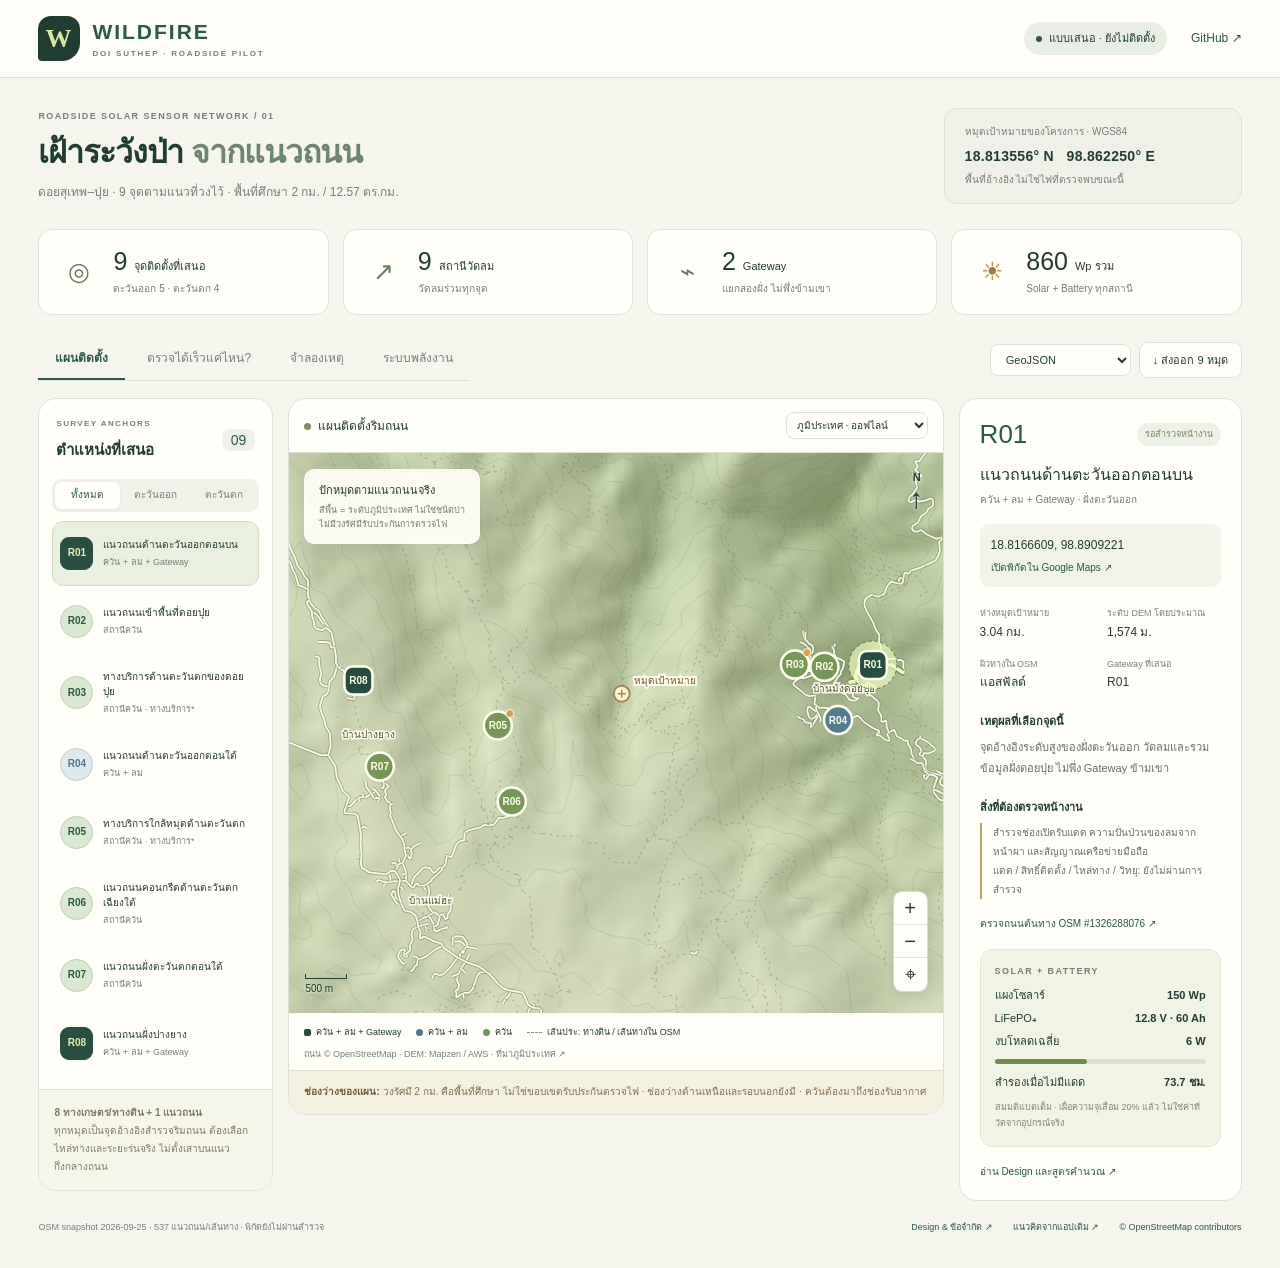
==== planning.html @ eebc5113 "feat: split wildfire into officer simulation and shared wind-time explainer" ====
<!doctype html>
<html lang="th">
<head>
  <meta charset="utf-8">
  <meta name="viewport" content="width=device-width,initial-scale=1">
  <meta name="theme-color" content="#193c32">
  <meta name="description" content="แผนเซนเซอร์ริมถนน 9 จุด รอบดอยสุเทพ–ปุย ใช้ Solar panel + Battery พร้อมแผนที่จริงและสถานการณ์จำลอง">
  <title>Wildfire — เฝ้าระวังป่าจากแนวถนน</title>
  <link rel="stylesheet" href="./styles.css"><link rel="stylesheet" href="./siting.css">
  <link rel="stylesheet" href="./history.css">
</head>
<body>
  <a class="skip" href="#main">ข้ามไปเนื้อหา</a>
  <header class="topbar">
    <a class="brand" href="./index.html" aria-label="Wildfire หน้าแรก"><span class="brand-icon">W</span><span>WILDFIRE<small>DOI SUTHEP · ROADSIDE PILOT</small></span></a>
    <div class="topbar-right"><span class="mode-pill" id="mode-pill"><i></i>แบบเสนอ · ยังไม่ติดตั้ง</span><a href="https://github.com/saratchai1/wildfire" target="_blank" rel="noopener noreferrer" class="repo-link">GitHub ↗</a></div>
  </header>
  <main id="main">
    <section class="intro"><div><p class="eyebrow">ROADSIDE SOLAR SENSOR NETWORK / 01</p><h1>เฝ้าระวังป่า <span>จากแนวถนน</span></h1><p class="intro-copy">ดอยสุเทพ–ปุย · 9 จุดตามแนวที่วงไว้ · พื้นที่ศึกษา 2 กม. / 12.57 ตร.กม.</p></div><div class="target-card"><span class="tiny-label">หมุดเป้าหมายของโครงการ · WGS84</span><strong>18.813556° N &nbsp; 98.862250° E</strong><small>พื้นที่อ้างอิง ไม่ใช่ไฟที่ตรวจพบขณะนี้</small></div></section>
    <section class="metrics" aria-label="สรุปแผนติดตั้ง"><article><span class="metric-icon">◎</span><div><strong>9 <small>จุดติดตั้งที่เสนอ</small></strong><span>ตะวันออก 5 · ตะวันตก 4</span></div></article><article><span class="metric-icon">↗</span><div><strong>9 <small>สถานีวัดลม</small></strong><span>วัดลมร่วมทุกจุด</span></div></article><article><span class="metric-icon">⌁</span><div><strong>2 <small>Gateway</small></strong><span>แยกสองฝั่ง ไม่พึ่งข้ามเขา</span></div></article><article><span class="metric-icon solar">☀</span><div><strong>860 <small>Wp รวม</small></strong><span>Solar + Battery ทุกสถานี</span></div></article></section>
    <nav class="view-nav" aria-label="หน้าหลัก"><div class="tabs"><button class="active" data-view="plan" aria-pressed="true">แผนติดตั้ง</button><button data-view="analysis" aria-pressed="false">ตรวจได้เร็วแค่ไหน?</button><button data-view="demo" aria-pressed="false">จำลองเหตุ</button><button data-view="power" aria-pressed="false">ระบบพลังงาน</button></div><div class="export-group"><label class="sr-only" for="export-format">รูปแบบไฟล์พิกัด</label><select id="export-format"><option value="geojson">GeoJSON</option><option value="kml">KML / Google Earth</option><option value="csv">CSV</option></select><button id="export" class="button-outline">↓ ส่งออก 9 หมุด</button></div></nav>
    <section id="demo-controls" class="demo-controls" hidden aria-label="ควบคุมสถานการณ์จำลอง">
      <div class="demo-notice"><strong>สถานการณ์สังเคราะห์</strong><span>ไม่เชื่อมเซนเซอร์จริง · ไม่ส่งแจ้งเตือนหรือคำสั่งภายนอก</span></div>
      <div class="demo-inputs"><label>ฉากจำลอง<select id="scenario"><option value="smoke">ควัน PM + CO</option><option value="dust">ฝุ่นถนน · PM เพิ่มอย่างเดียว</option><option value="offline">ขาดข้อมูลฝั่งตะวันตก</option></select></label><label>จุดเริ่มฉาก<select id="source"><option value="target">หมุดเป้าหมายกลางป่า</option><option value="R03">ใกล้ R03 · ทดสอบตรวจจับ</option><option value="R05">ใกล้ R05 · ทดสอบตรวจจับ</option></select></label><label>ลมพัดไป <strong id="wind-label">90° · ตะวันออก</strong><input id="wind" type="range" min="0" max="359" value="90"></label><label>ความเร็วลม <strong id="speed-label">2.5 m/s</strong><input id="wind-speed" type="range" min="0" max="8" step="0.5" value="2.5"></label><label>อัตราลามตั้งต้นสมมติ <strong id="ros-label">4 m/min</strong><input id="ros" type="range" min="1" max="15" value="4"></label></div>
      <div class="playback"><button id="play" class="button-dark">▶ เล่นฉาก</button><button id="restart" class="button-outline">เริ่มใหม่</button><label class="timeline-label" for="minute">เวลา <strong id="minute-label">25 นาที</strong></label><input id="minute" type="range" min="0" max="60" value="25"><output id="demo-summary" aria-live="polite"></output></div>
    </section>
    <section id="analysis-controls" class="analysis-controls" hidden aria-label="ประเมินแผนตามทิศลม">
      <div class="analysis-heading"><div><p class="eyebrow">2 KM STUDY AREA · NOT CERTIFIED COVERAGE</p><h2>ควันจะถึงจุดไหน และใช้เวลานานเท่าไร?</h2><p>ทดสอบทั้งวง 12.57 ตร.กม. ไม่ใช่เฉพาะจุดที่ลมพัดเข้าหาเซนเซอร์</p></div><button id="screen-export" class="button-outline">↓ ส่งออกผลและสมมติฐาน</button></div>
      <div class="analysis-warning"><b>นี่คือการคัดกรองทางเดินควัน ไม่ใช่เวลาตรวจไฟที่รับประกัน</b><span>ลมคงที่ · สมมติควันเกิดทันทีและอยู่ระดับช่องรับอากาศ · ยังไม่คิดควันลอยสูง การเจือจาง เรือนยอด และลมตามภูเขา จึงอาจเร็วเกินจริงหรือพลาดเหตุได้</span></div>
      <div class="screen-inputs">
        <label>จุดปล่อยควันสมมติ<select id="screen-source"><option value="center">หมุดกลางภูเขา</option><option value="north">เหนือหมุดกลาง 1.5 กม.</option><option value="south">ใต้หมุดกลาง 1.5 กม.</option><option value="near">ใกล้ E3 ระยะ 100 ม.</option><option value="custom">ตำแหน่งที่ดับเบิลคลิกแผนที่</option></select></label>
        <label>ลมพัดไป <strong id="screen-wind-label"></strong><input id="screen-wind" type="range" min="0" max="359" value="90"></label>
        <label>ความเร็วลม <strong id="screen-speed-label"></strong><input id="screen-speed" type="range" min="0" max="5" step="0.5" value="2"></label>
        <label>ครึ่งมุมแนวควันสมมติ <strong id="screen-angle-label"></strong><input id="screen-angle" type="range" min="5" max="35" step="5" value="20"></label>
        <label>เวลาที่อยากทดสอบ<select id="screen-goal"><option value="5">ภายใน 5 นาที</option><option value="10" selected>ภายใน 10 นาที</option><option value="15">ภายใน 15 นาที</option><option value="30">ภายใน 30 นาที</option></select></label>
        <label>สถานีที่สมมติพร้อมใช้งาน<select id="screen-availability"><option value="all">ครบ 9 จุด</option><option value="east">เฉพาะตะวันออก 5 จุด</option><option value="west">เฉพาะตะวันตก 4 จุด</option><option value="none">ไม่มีจุดพร้อมใช้งาน</option></select></label>
      </div>
      <details class="screen-assumptions"><summary>สมมติฐานเวลา / พื้นที่รับควัน และความหมายของสี</summary><p>เวลา = ระยะตามแนวลม ÷ ความเร็วลม + รออ่านค่า 30 วินาที + ตรวจต่อเนื่อง 60 วินาที + ส่งข้อมูล 30 วินาที รวมส่วนอุปกรณ์ 2 นาที ยังไม่รวมเวลาก่อควันและการยืนยันโดยเจ้าหน้าที่</p><p>ครึ่งความกว้างแนวควัน = 25 ม. + ระยะตามลม × tan(ครึ่งมุม) เป็นรูปทรงทดสอบ ไม่ใช่รัศมีตรวจจับที่ผู้ผลิตรับรอง จุดทดสอบเว้น 250 ม. รวมทุกจุดในวงและ 16 ทิศลม น้ำหนักเท่ากัน ไม่ใช่สถิติลมจริง</p></details>
      <div id="screen-source-summary" class="screen-source-summary" aria-live="polite"></div>
      <div class="screen-legend"><span><i class="swatch green"></i>เข้าแนวควันและทันเวลาที่ตั้ง</span><span><i class="swatch orange"></i>เข้าแนวควัน แต่ช้ากว่าเป้าหมาย</span><span><i class="swatch purple"></i>ไม่เข้าแนวในฉากนี้ / เกิน 60 นาที</span><span><i class="swatch gray"></i>ประเมินไม่ได้</span><label><input id="screen-grid" type="checkbox" checked> แสดงจุดทดลองบนแผนที่ (ไม่ใช่จุดติดตั้ง)</label></div>
    </section>
    <section id="workspace" class="workspace" aria-label="แผนที่และสถานี">
      <aside class="station-rail"><div class="rail-heading"><div><p class="eyebrow">SURVEY ANCHORS</p><h2>ตำแหน่งที่เสนอ</h2></div><span class="count-chip">09</span></div><div class="side-filter" role="group" aria-label="กรองฝั่ง"><button data-side="all" class="active" aria-pressed="true">ทั้งหมด</button><button data-side="E" aria-pressed="false">ตะวันออก</button><button data-side="W" aria-pressed="false">ตะวันตก</button></div><div id="site-list" class="site-list"></div><p class="rail-note"><b>8 ทางเกษตร/ทางดิน + 1 แนวถนน</b><br>ทุกหมุดเป็นจุดอ้างอิงสำรวจริมถนน ต้องเลือกไหล่ทางและระยะร่นจริง ไม่ตั้งเสาบนแนวกึ่งกลางถนน</p></aside>
      <section class="map-panel"><div class="map-toolbar"><div><span class="small-dot"></span><strong id="map-title">แผนติดตั้งริมถนน</strong></div><label><span class="sr-only">แผนที่ฐาน</span><select id="basemap"><option value="terrain">ภูมิประเทศ · ออฟไลน์</option><option value="satellite">ภาพดาวเทียม · ออนไลน์</option><option value="street">ถนน OSM · ออนไลน์</option></select></label></div>
        <div id="map" class="map" tabindex="0" role="region" aria-label="แผนที่เซนเซอร์ ใช้ปุ่มลูกศรเลื่อน ปุ่มบวกและลบซูม หรือเลือกสถานีจากรายการ"><canvas id="terrain-canvas" aria-hidden="true"></canvas><div id="tile-layer" aria-hidden="true"></div><svg id="map-svg" xmlns="http://www.w3.org/2000/svg" aria-label="หมุดสถานีและแนวถนน"></svg><div class="map-caption" id="map-caption"><b>ปักหมุดตามแนวถนนจริง</b><span>ไม่มีวงรัศมีรับประกันการตรวจไฟ</span></div><div class="north" aria-label="ทิศเหนือ">N<span>↑</span></div><div class="map-tools"><button id="zoom-in" aria-label="ซูมเข้า">+</button><button id="zoom-out" aria-label="ซูมออก">−</button><button id="fit" aria-label="แสดงทุกหมุด">⌖</button></div><div class="map-scale"><div id="scale-line"></div><span id="scale-label"></span></div><div id="tile-error" class="tile-error" hidden>ภาพฐานโหลดไม่ได้ · ถนนและภูมิประเทศออฟไลน์ยังใช้งานได้</div></div>
        <div class="map-legend"><span><i class="legend-dot hub"></i>ควัน + ลม + Gateway</span><span><i class="legend-dot weather"></i>ควัน + ลม</span><span><i class="legend-dot"></i>ควัน</span><span><i class="legend-dash"></i>เส้นประ: ทางดิน / เส้นทางใน OSM</span></div><div class="map-attribution" id="map-attribution"></div><div class="coverage-note"><b>ช่องว่างของแผน:</b> วงรัศมี 2 กม. คือพื้นที่ศึกษา ไม่ใช่ขอบเขตรับประกันตรวจไฟ · ช่องว่างด้านเหนือและรอบนอกยังมี · ควันต้องมาถึงช่องรับอากาศ</div>
      </section>
      <aside id="details" class="details" aria-label="รายละเอียดสถานีที่เลือก"></aside>
    </section>
    <section id="power-view" class="power-view" hidden aria-label="คำนวณระบบพลังงาน"><div class="power-heading"><div><p class="eyebrow">ENERGY BUDGET</p><h2>พลังงานพอไหม เมื่อไม่มีแดด?</h2><p>ปรับสมมติฐานทั้งเครือข่าย แล้วดูผลแยกกำลังผลิตกับพลังงานสำรอง</p></div><span class="neutral-pill">ค่าคำนวณ · ไม่ใช่การวัดหน้างาน</span></div><div class="energy-controls"><label>แดดเทียบเท่าเต็มกำลัง <strong id="psh-label">3.0 ชั่วโมง/วัน</strong><input id="psh" type="range" min="0" max="6" step="0.5" value="3"></label><label>พลังงานแดดที่เหลือหลังเงาบัง <strong id="shade-label">100%</strong><input id="shade" type="range" min="0" max="100" step="5" value="100"></label><label>โหลดเทียบงบตั้งต้น <strong id="load-label">1.0 เท่า</strong><input id="load" type="range" min="0.5" max="3" step="0.1" value="1"></label></div><div id="energy-summary" class="energy-summary"></div><div class="table-scroll"><table><thead><tr><th>สถานี / ชุด</th><th>แผง</th><th>แบตเตอรี่</th><th>ใช้ / วัน</th><th>ผลิต / วัน</th><th>สำรองไร้แดด</th><th>ผลตามสมมติฐาน</th></tr></thead><tbody id="power-table"></tbody></table></div><div class="power-notes"><article><h3>เผื่อแบตเตอรี่เสื่อมแล้ว</h3><p>พลังงานใช้ได้ = V × Ah × DoD 80% × ประสิทธิภาพ 90% × ความจุเมื่อเสื่อม 80% เป้าหมายสำรอง ≥72 ชั่วโมง เริ่มจากแบตเต็ม</p></article><article><h3>ริมถนนไม่ได้แปลว่าแดดไม่ถูกบัง</h3><p>ต้องสำรวจเงาต้นไม้และสันเขา โดยเฉพาะช่วงเฝ้าระวังไฟและเดือนที่แดดน้อย ค่า 3 ชั่วโมงเป็นสมมติฐานออกแบบ ไม่ใช่สถิติแดดของแต่ละหมุด</p></article><article><h3>ไม่รวมกล้องในงบนี้</h3><p>ใช้ PM + CO แบบ electrochemical และวงจรกำลังต่ำ ถ้าเพิ่มกล้อง เราเตอร์ หรืออุปกรณ์อื่น ต้องวัดโหลดจริงแล้วคำนวณใหม่</p></article></div></section>
    <section id="analysis-results" class="analysis-results" hidden></section>
    <footer class="footer"><span id="data-status">กำลังอ่านชุดข้อมูลอ้างอิง…</span><div><a href="./docs/DESIGN_V2.md" target="_blank" rel="noopener">Design & ข้อจำกัด ↗</a><a href="./docs/LEGACY_REFERENCE.md" target="_blank" rel="noopener">แนวคิดจากแอปเดิม ↗</a><a href="https://www.openstreetmap.org/copyright" target="_blank" rel="noopener">© OpenStreetMap contributors</a></div></footer>
  </main>
  <div id="toast" class="toast" role="status" hidden></div>
  <noscript><p>กรุณาเปิด JavaScript เพื่อใช้งานแผนที่ ข้อมูลพิกัดยังอ่านได้ใน docs/DESIGN.md</p></noscript>
  <script src="./data/context.js"></script><script src="./data/plan.js"></script><script src="./data/plan-v1-compare.js"></script><script src="./core.js"></script><script src="./siting.js"></script><script src="./app.js"></script><script src="./history.js"></script>
<script src="./siting-ui.js"></script>
</body>
</html>
---- styles.css ----
:root{--bg:#f5f5ee;--paper:#fffef9;--ink:#203d33;--muted:#728078;--line:#dce2d8;--green:#285a47;--lime:#d8e99e;--orange:#bc713b;--blue:#4a7991;--radius:18px}*{box-sizing:border-box}body{margin:0;background:var(--bg);color:var(--ink);font-family:Tahoma,'Leelawadee UI',Thonburi,Arial,sans-serif;font-size:13px;line-height:1.65}button,select,input{font:inherit}button,a,input,select{-webkit-tap-highlight-color:transparent}button{cursor:pointer}button:focus-visible,a:focus-visible,select:focus-visible,input:focus-visible,#map:focus-visible{outline:3px solid #c88936;outline-offset:3px}a{color:var(--green);text-decoration:none}a:hover{text-decoration:underline}button,select{color:var(--ink)}[hidden]{display:none!important}.sr-only{position:absolute;width:1px;height:1px;overflow:hidden;clip:rect(0,0,0,0);white-space:nowrap}.skip{position:absolute;left:16px;top:-80px;background:white;padding:12px;z-index:99}.skip:focus{top:10px}.topbar{height:78px;padding:0 3%;display:flex;justify-content:space-between;align-items:center;border-bottom:1px solid var(--line);background:#fffef9e8}.brand{display:flex;align-items:center;gap:12px;font-size:21px;font-weight:bold;letter-spacing:2px;line-height:1.2}.brand:hover{text-decoration:none}.brand small{display:block;font-size:8px;color:var(--muted);letter-spacing:1.8px;margin-top:5px}.brand-icon{display:grid;place-items:center;background:var(--ink);color:var(--lime);width:42px;height:45px;border-radius:13px 13px 18px 4px;font-size:26px;font-family:Georgia,serif}.topbar-right{display:flex;align-items:center;gap:24px}.mode-pill,.neutral-pill{padding:7px 12px;border-radius:30px;background:#e8eee3;font-size:11px;white-space:nowrap}.mode-pill i{display:inline-block;width:6px;height:6px;border-radius:100%;background:var(--green);margin-right:7px}.mode-pill.demo{background:#fff0dd;color:#975b24}.repo-link{font-size:12px}main{max-width:1720px;padding:30px 3% 14px;margin:auto}.intro{display:flex;justify-content:space-between;align-items:center;gap:22px;margin-bottom:25px}.eyebrow{font-size:9px;letter-spacing:1.4px;color:var(--muted);margin:0 0 7px;font-weight:bold}h1{font-size:clamp(25px,2.5vw,36px);line-height:1.35;letter-spacing:-1px;margin:0;font-weight:600}h1 span{color:#6e8670}.intro-copy{color:var(--muted);margin:9px 0 0;font-size:12px}.target-card{padding:15px 20px;border:1px solid var(--line);border-radius:13px;display:flex;flex-direction:column;gap:4px;min-width:298px;background:#efF0e7}.tiny-label{font-size:10px;color:var(--muted)}.target-card strong{font-size:14px;font-family:Arial,sans-serif;letter-spacing:.3px}.target-card small{font-size:10px;color:var(--muted)}.metrics{display:grid;grid-template-columns:repeat(4,1fr);gap:14px;margin-bottom:24px}.metrics article{display:flex;align-items:center;gap:15px;background:var(--paper);padding:16px 20px;border:1px solid var(--line);border-radius:14px}.metric-icon{font-size:25px;width:39px;text-align:center;color:#657d60}.metric-icon.solar{color:#a57b38}.metrics strong{display:block;font-size:25px;font-weight:500;line-height:1.2;font-family:Arial,Tahoma,sans-serif}.metrics strong small{font-size:11px;font-family:Tahoma,sans-serif;font-weight:normal}.metrics article div>span{font-size:10px;color:var(--muted);display:block;margin-top:5px}.view-nav{display:flex;justify-content:space-between;gap:10px;align-items:center;margin-bottom:17px}.tabs{display:flex;gap:5px;border-bottom:1px solid var(--line)}.tabs button{background:none;border:0;border-bottom:2px solid transparent;padding:10px 17px;font-size:12px;color:var(--muted);border-radius:0}.tabs button.active{border-bottom-color:var(--green);color:var(--green);font-weight:bold}.export-group{display:flex;gap:8px;align-items:center}select{border:1px solid var(--line);border-radius:8px;background:var(--paper);padding:8px 11px;font-size:11px;max-width:100%}.button-outline,.button-dark{padding:8px 13px;border:1px solid var(--line);border-radius:9px;background:var(--paper);font-size:11px}.button-outline:hover{background:#eaf0e2}.button-dark{background:var(--green);color:white;border-color:var(--green)}.workspace{display:grid;grid-template-columns:235px minmax(350px,1fr) 283px;gap:15px;align-items:start}.station-rail,.map-panel,.details{background:var(--paper);border:1px solid var(--line);border-radius:var(--radius);overflow:hidden}.station-rail{padding:18px 13px 0}.rail-heading{display:flex;justify-content:space-between;align-items:center;padding:0 4px}.rail-heading h2{margin:0;font-size:15px}.rail-heading .eyebrow{font-size:8px}.count-chip{background:#edf1e7;color:var(--green);padding:3px 9px;border-radius:8px;font:14px Arial}.side-filter{display:flex;gap:3px;background:#f0f2e9;padding:3px;border-radius:9px;margin:17px 0 9px}.side-filter button{flex:1;border:0;border-radius:7px;padding:5px 4px;font-size:10px;background:none;color:var(--muted)}.side-filter button.active{background:var(--paper);box-shadow:0 1px 4px #193c3212;color:var(--green)}.site-card{display:flex;gap:10px;width:100%;align-items:center;text-align:left;background:none;border:1px solid transparent;border-radius:11px;padding:11px 7px;margin:3px 0;min-height:65px}.site-card:hover{background:#f1f3eb}.site-card.selected{background:#eaf0df;border-color:#d2dfbd}.site-id{display:grid;place-items:center;flex-shrink:0;font-size:10px;font-family:Arial,sans-serif;font-weight:bold;color:var(--green);background:#dce9d2;border:1px solid #bed0b5;border-radius:50%;width:33px;height:33px}.site-id.hub{border-radius:9px;background:#294f43;color:#e1eead;border-color:#294f43}.site-id.weather{background:#e0eaed;color:var(--blue);border-color:#b6ced6}.site-id.suspect{background:#cf773b;color:white;border-color:#9b5125}.site-id.unknown{background:#a0aaa6;color:white;border-color:#85908b}.site-card strong{display:block;font-size:10px;font-weight:normal;line-height:1.5}.site-card small{display:block;font-size:9px;color:var(--muted);margin-top:3px}.conditional-mark{color:#a77030}.rail-note{font-size:10px;line-height:1.8;margin:13px -13px 0;padding:14px 15px;background:#f6f5e9;color:#7c7c60;border-top:1px solid var(--line)}.map-toolbar{display:flex;justify-content:space-between;align-items:center;padding:13px 15px;border-bottom:1px solid var(--line);gap:10px}.map-toolbar strong{font-size:12px;font-weight:normal}.map-toolbar select{font-size:10px;padding:6px}.small-dot{display:inline-block;width:7px;height:7px;border-radius:50%;background:#789063;margin-right:7px}.map{height:560px;position:relative;background:#bac8aa;overflow:hidden;touch-action:none;cursor:grab}.map:active{cursor:grabbing}#terrain-canvas,#tile-layer,#map-svg{position:absolute;inset:0;width:100%;height:100%}#tile-layer{pointer-events:none;overflow:hidden}#tile-layer img{position:absolute;max-width:none}#map-svg{pointer-events:none}#map-svg .station-marker{pointer-events:all;cursor:pointer}.map-caption{position:absolute;top:16px;left:15px;background:#fffef7ed;box-shadow:0 4px 18px #203d3312;padding:11px 14px;border:1px solid #fff9;border-radius:10px;pointer-events:none;max-width:calc(100% - 78px);font-size:11px}.map-caption b{display:block;font-weight:normal}.map-caption span{display:block;font-size:9px;color:#758069;margin-top:3px}.north{position:absolute;right:19px;top:18px;text-align:center;font:bold 11px Arial;color:#1e3c31;text-shadow:0 1px 4px white;pointer-events:none}.north span{display:block;font-size:28px}.map-tools{display:flex;flex-direction:column;position:absolute;bottom:21px;right:15px;border:1px solid #d5dccd;box-shadow:0 2px 12px #23402f26;border-radius:9px;overflow:hidden}.map-tools button{width:33px;height:33px;border:0;border-bottom:1px solid #e0e4d8;background:#fffef8;font:20px Arial}.map-tools button:last-child{border:0}.map-scale{position:absolute;bottom:19px;left:16px;font:10px Arial;color:#163727;text-shadow:0 1px 3px white;pointer-events:none}#scale-line{height:5px;border:1px solid #224234;border-top:0;width:60px}.map-scale span{display:block;margin-top:4px}.map-legend{display:flex;flex-wrap:wrap;gap:7px 15px;padding:12px 15px 7px;font-size:9px}.map-legend span{display:flex;align-items:center;gap:5px}.legend-dot{width:7px;height:7px;background:#6e9560;display:inline-block;border-radius:50%}.legend-dot.hub{background:#264c3e;border-radius:2px}.legend-dot.weather{background:var(--blue)}.legend-dash{width:15px;border-top:1px dashed #969074}.map-attribution{padding:0 15px 8px;font-size:9px;color:var(--muted)}.map-attribution a{color:inherit}.coverage-note{padding:12px 15px;background:#f4f0df;border-top:1px solid #e9e1c9;font-size:10px;color:#82714e;line-height:1.85}.coverage-note b{color:#725a35}.tile-error{position:absolute;bottom:70px;left:15px;right:55px;background:#fff2d8;font-size:10px;padding:8px;border-radius:6px}.details{padding:20px}.detail-top{display:flex;justify-content:space-between;align-items:center;gap:8px}.detail-id{font:26px Arial;color:var(--green)}.detail-status{font-size:9px;color:#758765;background:#edf1e5;border-radius:20px;padding:4px 8px}.detail-status.warn{background:#fff0dc;color:#94652d}.details h2{font-size:16px;line-height:1.6;font-weight:500;margin:12px 0 4px}.detail-subtitle{font-size:10px;color:var(--muted);margin:0 0 16px}.coordinates{background:#f1f3e9;padding:11px;border-radius:9px;font:12px Arial,sans-serif;line-height:1.7}.coordinates a{font-size:10px;display:block;margin-top:3px}.detail-grid{display:grid;grid-template-columns:1fr 1fr;gap:14px;margin:19px 0}.detail-grid span{font-size:9px;color:var(--muted);display:block}.detail-grid b{font-size:12px;font-weight:normal}.details h3{font-size:11px;font-weight:bold;margin:19px 0 7px}.details p.reason,.field-note{font-size:11px;line-height:1.9;color:#647262;margin:0}.power-card{padding:14px;background:#f1f4e5;border:1px solid #e1e8cf;border-radius:12px;margin-top:16px}.power-card .power-line{display:flex;justify-content:space-between;gap:12px;font-size:11px;margin:5px 0}.power-card small{display:block;font-size:9px;color:#7c886b;margin-top:8px;line-height:1.8}.autonomy-bar{height:5px;background:#dbe3c9;border-radius:3px;margin:9px 0}.autonomy-bar span{height:100%;display:block;background:#6f8b4e;border-radius:3px}.field-note{border-left:2px solid #bda65a;padding-left:11px;font-size:10px}.data-values{display:grid;grid-template-columns:1fr 1fr;gap:8px;margin-top:15px}.data-values div{padding:10px;background:#f5eee3;border-radius:8px}.data-values strong{font:23px Arial;display:block;color:#a96830}.data-values small{font-size:9px;color:#7d7566}.detail-alert{padding:9px;background:#fff2e1;color:#9e662d;font-size:10px;border-radius:7px;margin-top:10px}.detail-doc{font-size:10px;display:block;margin-top:17px}.demo-controls{padding:16px 18px;background:#fff9ee;border:1px solid #e7ddc9;border-radius:14px;margin-bottom:16px}.demo-notice{display:flex;gap:15px;align-items:center;margin-bottom:13px;color:#9a693c;font-size:11px}.demo-notice span{font-size:10px;color:#99856a}.demo-inputs{display:grid;grid-template-columns:1.2fr 1.2fr 1fr 1fr 1fr;gap:20px}.demo-inputs label,.energy-controls label{font-size:10px;color:#7c806e;display:flex;flex-direction:column;gap:5px}.demo-inputs strong,.energy-controls strong{font-weight:normal;color:#304a39;font-size:12px}input[type=range]{accent-color:var(--green);width:100%;min-width:60px;cursor:pointer}.playback{display:flex;align-items:center;gap:12px;margin-top:16px}.timeline-label{font-size:10px;white-space:nowrap}.playback>input{flex:1}.playback output{font-size:10px;color:#916636;min-width:155px}.power-view{background:var(--paper);border:1px solid var(--line);padding:26px;border-radius:18px}.power-heading{display:flex;align-items:center;justify-content:space-between;gap:20px}.power-heading h2{margin:0;font-size:24px;font-weight:500}.power-heading p{color:var(--muted);font-size:11px}.energy-controls{display:grid;grid-template-columns:repeat(3,1fr);gap:35px;padding:24px;background:#f2f4e9;border-radius:12px;margin:20px 0}.energy-controls strong{font-size:18px}.energy-summary{display:grid;grid-template-columns:repeat(3,1fr);gap:14px;margin:20px 0}.energy-summary>div{border:1px solid var(--line);padding:17px;border-radius:12px}.energy-summary span{font-size:10px;color:var(--muted);display:block}.energy-summary strong{font:27px Arial;display:block;margin:6px 0}.energy-summary small{font-size:10px}.table-scroll{overflow:auto}table{width:100%;border-collapse:collapse;white-space:nowrap;font-size:11px}th{text-align:left;font-weight:normal;font-size:10px;color:var(--muted);background:#f5f5ee}td,th{padding:14px 12px;border-bottom:1px solid var(--line)}td strong{font-family:Arial}.pass{color:#527947}.fail{color:#b35335}.power-notes{display:grid;grid-template-columns:repeat(3,1fr);gap:24px;margin-top:25px}.power-notes h3{font-size:12px}.power-notes p{font-size:11px;color:var(--muted);line-height:1.9}.footer{display:flex;justify-content:space-between;gap:15px;font-size:9px;color:var(--muted);padding:19px 0}.footer div{display:flex;gap:20px}.toast{position:fixed;bottom:22px;left:50%;transform:translateX(-50%);padding:12px 20px;border-radius:10px;background:var(--ink);color:white;font-size:12px;box-shadow:0 4px 20px #0002;z-index:10;max-width:90vw}.station-marker:focus{outline:none}.station-marker:focus circle{stroke:#e6ac54;stroke-width:4}.station-marker text{font-family:Arial,sans-serif}.fatal{padding:30px;background:#fff0e0;color:#89522f}@media(min-width:1550px){.workspace{grid-template-columns:270px minmax(400px,1fr) 310px}.map{height:600px}.site-card{padding:12px}.site-card strong{font-size:11px}}@media(max-width:1190px){main{padding-left:20px;padding-right:20px}.workspace{grid-template-columns:215px minmax(330px,1fr)}.details{grid-column:1/-1;display:grid;grid-template-columns:1fr 1fr 1fr;gap:0 24px}.details .detail-header-block{grid-column:1}.details .detail-body-block{grid-column:2}.details .detail-power-block{grid-column:3}.map{height:540px}.metrics article{padding:14px;gap:9px}.metrics strong{font-size:22px}.metrics article div>span{font-size:9px}.demo-inputs{gap:12px}.playback output{min-width:125px}.target-card{min-width:270px}}@media(max-width:760px){.topbar{height:67px;padding:0 17px}.brand{font-size:17px}.brand-icon{width:35px;height:37px;font-size:23px}.brand small{font-size:6px}.topbar-right{gap:8px}.repo-link{display:none}.mode-pill{font-size:8px;padding:5px 8px}main{padding:22px 14px 10px}.intro{display:block;margin-bottom:18px}h1{font-size:28px}.intro-copy{font-size:11px}.target-card{margin-top:16px;min-width:0;padding:11px 14px;gap:2px}.target-card strong{font-size:13px}.metrics{grid-template-columns:1fr 1fr;gap:8px;margin-bottom:17px}.metrics article{padding:13px 10px}.metrics strong{font-size:23px}.metrics strong small{font-size:9px}.metric-icon{font-size:21px;width:27px}.metrics article div>span{font-size:8px}.view-nav{display:block;margin-bottom:14px}.tabs button{padding:10px 14px;font-size:11px;flex:1}.export-group{margin-top:12px;justify-content:flex-end}.tabs{display:flex}.workspace{display:flex;flex-direction:column;gap:12px}.station-rail{width:100%;padding-top:14px;order:2}.rail-heading{display:none}.side-filter{margin-top:0}.site-list{display:grid;grid-template-columns:1fr 1fr;gap:0 4px}.site-card{padding:8px 5px;gap:7px}.site-card strong{font-size:9px}.site-card small{font-size:8px}.site-id{width:29px;height:29px;font-size:9px}.rail-note{font-size:9px}.map-panel{width:100%;order:1}.map{height:405px}.map-toolbar{padding:11px}.map-toolbar strong{font-size:10px}.map-toolbar select{font-size:9px}.map-caption{top:12px;left:11px;font-size:10px;padding:9px 10px}.map-caption span{font-size:8px}.map-legend{font-size:8px;gap:5px 10px;padding:10px}.map-attribution{padding:0 10px 7px;font-size:8px}.coverage-note{font-size:9px;padding:10px}.details{display:block;order:3;width:100%;padding:18px}.detail-header-block{padding-bottom:0}.detail-grid{margin:15px 0}.demo-controls{padding:13px}.demo-notice{display:block}.demo-notice span{display:block;font-size:9px}.demo-inputs{grid-template-columns:1fr 1fr;gap:10px 15px}.demo-inputs label:last-child{grid-column:1/-1}.playback{flex-wrap:wrap;gap:8px}.playback>input{min-width:160px;order:4}.playback output{order:5;flex-basis:100%;text-align:right}.timeline-label{margin-left:auto}.power-view{padding:17px}.power-heading{display:block}.power-heading h2{font-size:22px}.energy-controls{grid-template-columns:1fr;gap:18px;padding:17px}.energy-summary{gap:7px;grid-template-columns:1fr}.energy-summary>div{padding:13px}.energy-summary strong{font-size:24px}.power-notes{grid-template-columns:1fr;gap:5px}.footer{display:block;font-size:8px}.footer div{margin-top:8px;gap:15px}}@media(prefers-reduced-motion:reduce){*{scroll-behavior:auto!important}}@media print{.topbar,.view-nav,.demo-controls,.footer,.map-tools,.side-filter{display:none}.workspace{display:block}.map-panel,.details,.station-rail{break-inside:avoid;margin-bottom:20px}.map{height:500px}.site-list{display:grid;grid-template-columns:repeat(4,1fr)}body{background:white}main{padding:0}.details{display:block}}
---- siting.css ----
.analysis-controls,.analysis-results{margin:18px 0;padding:24px;background:#fffef7;border:1px solid #dce2d2;border-radius:16px}.analysis-heading{display:flex;align-items:center;justify-content:space-between;gap:18px}.analysis-heading h2{font-size:23px;margin:6px 0}.analysis-heading p{margin:8px 0;color:#647264}.analysis-warning{margin:18px 0;background:#f5edda;border-left:4px solid #b88c43;padding:12px 16px;line-height:1.65}.analysis-warning b,.analysis-warning span{display:block}.analysis-warning span{font-size:13px;margin-top:4px;color:#675b44}.screen-inputs{display:grid;grid-template-columns:repeat(3,minmax(0,1fr));gap:14px 24px}.screen-inputs label{display:flex;flex-direction:column;gap:8px;font-size:13px;color:#596451}.screen-inputs strong{color:#254f40}.screen-inputs select{width:100%;min-width:0;padding:10px;border:1px solid #d0d9c8;border-radius:8px;background:#fff;color:#304736;font:inherit}.screen-inputs input[type=range]{width:100%;accent-color:#365f47}.screen-assumptions{margin-top:18px;font-size:13px;line-height:1.8;color:#66715c}.screen-assumptions summary{cursor:pointer;color:#2d5745;font-weight:600}.screen-source-summary{display:grid;grid-template-columns:repeat(4,minmax(0,1fr));gap:12px;margin:18px 0}.screen-source-summary article{padding:16px;background:#f1f4eb;border-radius:10px;display:flex;flex-direction:column;gap:9px;overflow-wrap:anywhere}.screen-source-summary span{font-size:12px;color:#66735f}.screen-source-summary b{font-size:18px;color:#214e3d}.screen-source-summary small{color:#677661;line-height:1.6}.screen-legend{display:flex;gap:14px;flex-wrap:wrap;font-size:12px;color:#5c6b57;align-items:center}.screen-legend span{display:flex;align-items:center;gap:5px}.swatch{width:9px;height:9px;border-radius:50%;display:inline-block}.swatch.green{background:#278462}.swatch.orange{background:#d99936}.swatch.purple{background:#885785}.swatch.gray{background:#8a9191}.screen-legend label{margin-left:auto}.wind-results{display:grid;grid-template-columns:repeat(4,minmax(0,1fr));gap:10px;margin:20px 0}.wind-result{font:inherit;border:1px solid #d7e1d1;border-radius:9px;background:#f7f9f2;padding:12px;text-align:left;cursor:pointer}.wind-result span{display:block;font-size:12px;color:#586b53}.wind-result b{font-size:17px;display:block;margin:6px 0;color:#2e5841}.wind-result i{display:block;height:5px;background:linear-gradient(to right,#6c9876 var(--fraction),#e4e9de var(--fraction));border-radius:5px}.wind-result.selected{border-color:#315d46;background:#ecf3e6}.screen-fine{font-size:12px;line-height:1.8;color:#6c765f}.screen-fine a{color:#346c4c}.view-nav .tabs{flex-wrap:wrap}.analysis-results table{width:100%;border-collapse:collapse}.analysis-results th,.analysis-results td{text-align:left;padding:12px;border-bottom:1px solid #e3e8d9;white-space:nowrap;font-size:13px}.analysis-results th{background:#f1f4eb;color:#66745d}#study-area-layer{pointer-events:none}@media(max-width:1000px){.screen-source-summary{grid-template-columns:repeat(2,minmax(0,1fr))}.screen-inputs{grid-template-columns:repeat(2,minmax(0,1fr))}.wind-results{grid-template-columns:repeat(2,minmax(0,1fr))}}@media(max-width:600px){.analysis-controls,.analysis-results{padding:16px;margin:12px 0}.analysis-heading{align-items:flex-start;flex-direction:column}.analysis-heading h2{font-size:20px}.screen-inputs{grid-template-columns:1fr 1fr;gap:12px}.screen-source-summary{grid-template-columns:1fr}.screen-legend label{margin-left:0}.view-nav{align-items:stretch;flex-direction:column;gap:10px}.view-nav .tabs{display:grid;grid-template-columns:1fr 1fr;gap:4px}.analysis-results .table-scroll{max-width:100%;overflow-x:auto}.wind-result{padding:9px}}
---- history.css ----
.telemetry-history { border-top: 1px solid #dde5df; margin-top: 20px; padding-top: 12px; }
.history-note { font-size: 11px; line-height: 1.7; color: #62756c; margin: 5px 0 10px; }
.history-chart { margin: 12px 0; border: 1px solid #e0e8e2; border-radius: 10px; padding: 9px; background: #fafcf9; }
.history-chart figcaption { display: flex; justify-content: space-between; color: #244d3a; font-size: 12px; font-weight: 700; }
.history-chart figcaption span { color: #63776c; font-weight: 400; }
.history-chart svg { width: 100%; height: auto; display: block; overflow: visible; }
.history-chart svg text { fill: #63776c; font-size: 9px; font-family: inherit; }
.history-grid { fill: none; stroke: #e0e8e2; stroke-width: .7; }
.history-line { fill: none; stroke-width: 2; stroke-linecap: round; stroke-linejoin: round; }
.history-line.pm { stroke: #27765b; }
.history-line.co { stroke: #b66b2d; }
.history-point { fill: #27765b; }
.history-threshold { fill: none; stroke: #94715a; stroke-dasharray: 4 3; stroke-width: 1; }
.history-empty { margin: 0; font-size: 11px; color: #7b6b55; }
.history-events { margin: 0; padding: 0; list-style: none; }
.history-events li { display: grid; grid-template-columns: 45px minmax(0, 1fr); gap: 9px; padding: 9px 0; border-bottom: 1px solid #edf0eb; }
.history-events time { color: #687e71; font-size: 10px; }
.history-events b { display: block; font-size: 11px; line-height: 1.7; color: #254837; }
.history-events small { display: block; font-size: 10px; line-height: 1.7; color: #657c6d; }
.history-ack { font-size: 11px; padding: 9px; background: #edf3eb; border-radius: 6px; }
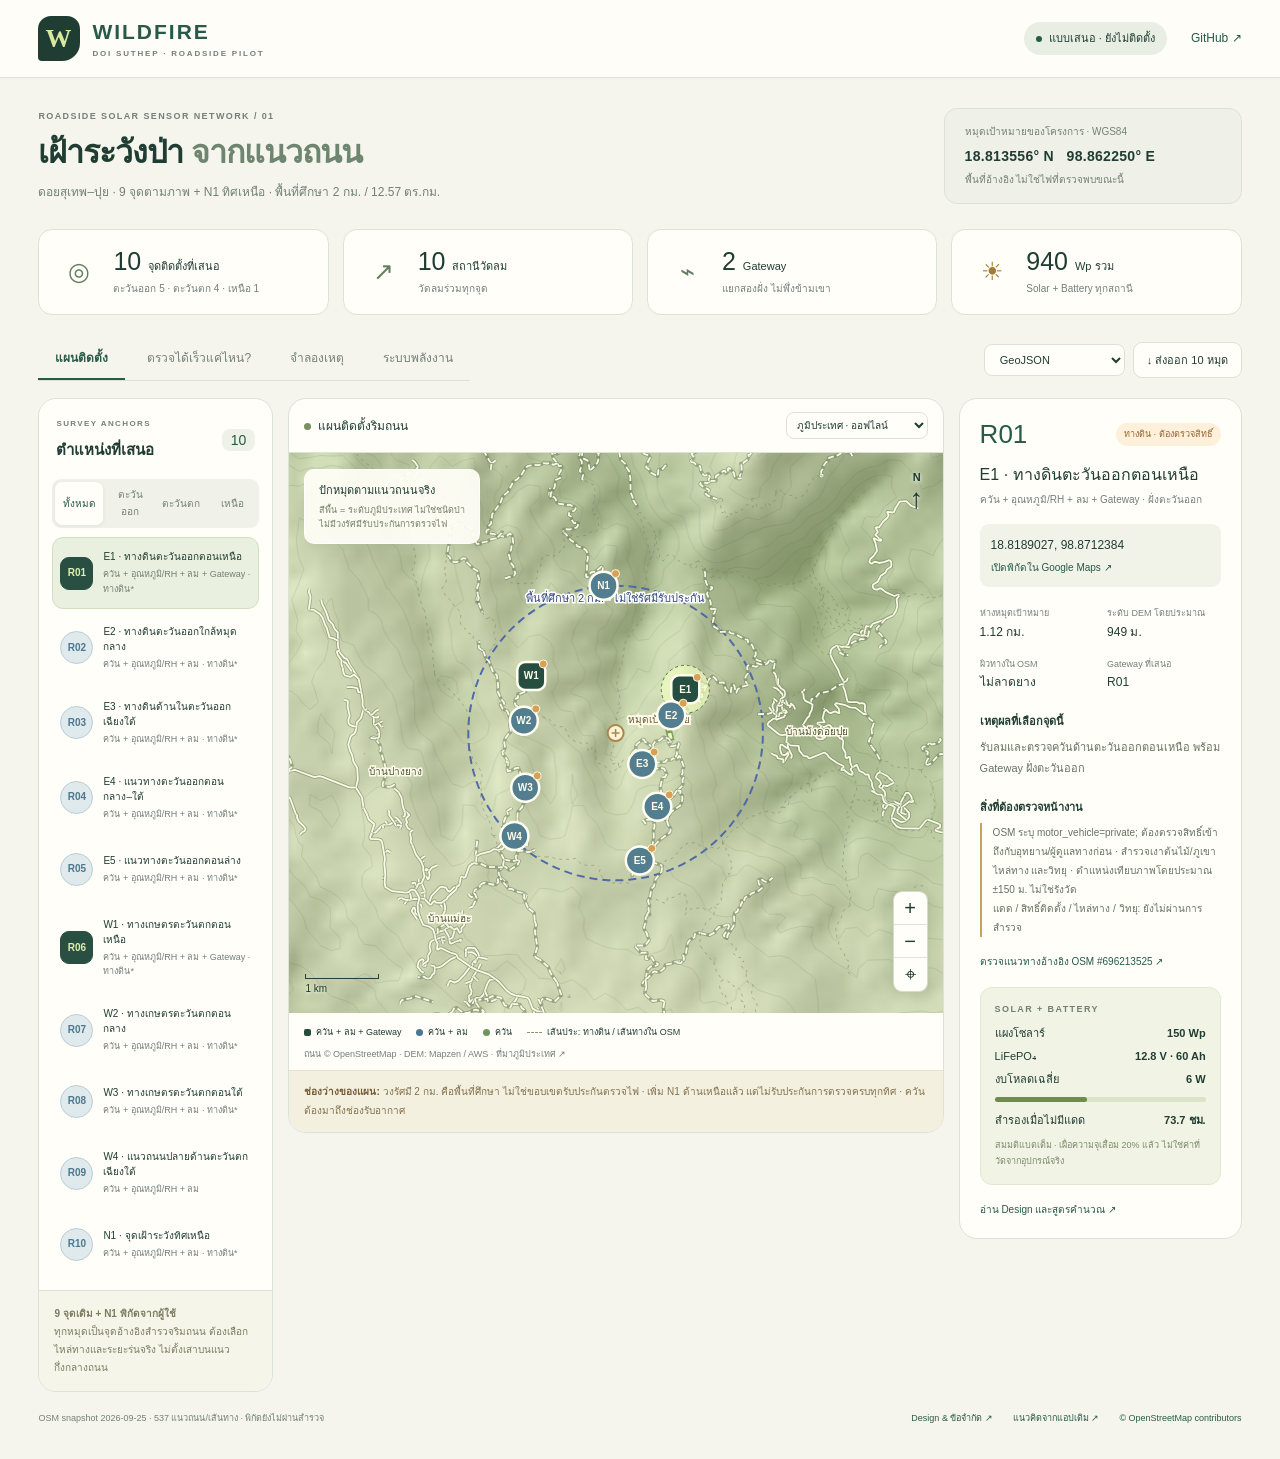
==== commit 8689c2b2: "feat: add exact N1 north coordinate to shared ten-station registry and views" ====
--- a/planning.html
+++ b/planning.html
@@ -4,7 +4,7 @@
   <meta charset="utf-8">
   <meta name="viewport" content="width=device-width,initial-scale=1">
   <meta name="theme-color" content="#193c32">
-  <meta name="description" content="แผนเซนเซอร์ริมถนน 9 จุด รอบดอยสุเทพ–ปุย ใช้ Solar panel + Battery พร้อมแผนที่จริงและสถานการณ์จำลอง">
+  <meta name="description" content="แผนเซนเซอร์ริมถนน 10 จุด รอบดอยสุเทพ–ปุย ใช้ Solar panel + Battery พร้อมแผนที่จริงและสถานการณ์จำลอง">
   <title>Wildfire — เฝ้าระวังป่าจากแนวถนน</title>
   <link rel="stylesheet" href="./styles.css"><link rel="stylesheet" href="./siting.css">
   <link rel="stylesheet" href="./history.css">
@@ -16,9 +16,9 @@
     <div class="topbar-right"><span class="mode-pill" id="mode-pill"><i></i>แบบเสนอ · ยังไม่ติดตั้ง</span><a href="https://github.com/saratchai1/wildfire" target="_blank" rel="noopener noreferrer" class="repo-link">GitHub ↗</a></div>
   </header>
   <main id="main">
-    <section class="intro"><div><p class="eyebrow">ROADSIDE SOLAR SENSOR NETWORK / 01</p><h1>เฝ้าระวังป่า <span>จากแนวถนน</span></h1><p class="intro-copy">ดอยสุเทพ–ปุย · 9 จุดตามแนวที่วงไว้ · พื้นที่ศึกษา 2 กม. / 12.57 ตร.กม.</p></div><div class="target-card"><span class="tiny-label">หมุดเป้าหมายของโครงการ · WGS84</span><strong>18.813556° N &nbsp; 98.862250° E</strong><small>พื้นที่อ้างอิง ไม่ใช่ไฟที่ตรวจพบขณะนี้</small></div></section>
-    <section class="metrics" aria-label="สรุปแผนติดตั้ง"><article><span class="metric-icon">◎</span><div><strong>9 <small>จุดติดตั้งที่เสนอ</small></strong><span>ตะวันออก 5 · ตะวันตก 4</span></div></article><article><span class="metric-icon">↗</span><div><strong>9 <small>สถานีวัดลม</small></strong><span>วัดลมร่วมทุกจุด</span></div></article><article><span class="metric-icon">⌁</span><div><strong>2 <small>Gateway</small></strong><span>แยกสองฝั่ง ไม่พึ่งข้ามเขา</span></div></article><article><span class="metric-icon solar">☀</span><div><strong>860 <small>Wp รวม</small></strong><span>Solar + Battery ทุกสถานี</span></div></article></section>
-    <nav class="view-nav" aria-label="หน้าหลัก"><div class="tabs"><button class="active" data-view="plan" aria-pressed="true">แผนติดตั้ง</button><button data-view="analysis" aria-pressed="false">ตรวจได้เร็วแค่ไหน?</button><button data-view="demo" aria-pressed="false">จำลองเหตุ</button><button data-view="power" aria-pressed="false">ระบบพลังงาน</button></div><div class="export-group"><label class="sr-only" for="export-format">รูปแบบไฟล์พิกัด</label><select id="export-format"><option value="geojson">GeoJSON</option><option value="kml">KML / Google Earth</option><option value="csv">CSV</option></select><button id="export" class="button-outline">↓ ส่งออก 9 หมุด</button></div></nav>
+    <section class="intro"><div><p class="eyebrow">ROADSIDE SOLAR SENSOR NETWORK / 01</p><h1>เฝ้าระวังป่า <span>จากแนวถนน</span></h1><p class="intro-copy">ดอยสุเทพ–ปุย · 9 จุดตามภาพ + N1 ทิศเหนือ · พื้นที่ศึกษา 2 กม. / 12.57 ตร.กม.</p></div><div class="target-card"><span class="tiny-label">หมุดเป้าหมายของโครงการ · WGS84</span><strong>18.813556° N &nbsp; 98.862250° E</strong><small>พื้นที่อ้างอิง ไม่ใช่ไฟที่ตรวจพบขณะนี้</small></div></section>
+    <section class="metrics" aria-label="สรุปแผนติดตั้ง"><article><span class="metric-icon">◎</span><div><strong>10 <small>จุดติดตั้งที่เสนอ</small></strong><span>ตะวันออก 5 · ตะวันตก 4 · เหนือ 1</span></div></article><article><span class="metric-icon">↗</span><div><strong>10 <small>สถานีวัดลม</small></strong><span>วัดลมร่วมทุกจุด</span></div></article><article><span class="metric-icon">⌁</span><div><strong>2 <small>Gateway</small></strong><span>แยกสองฝั่ง ไม่พึ่งข้ามเขา</span></div></article><article><span class="metric-icon solar">☀</span><div><strong>940 <small>Wp รวม</small></strong><span>Solar + Battery ทุกสถานี</span></div></article></section>
+    <nav class="view-nav" aria-label="หน้าหลัก"><div class="tabs"><button class="active" data-view="plan" aria-pressed="true">แผนติดตั้ง</button><button data-view="analysis" aria-pressed="false">ตรวจได้เร็วแค่ไหน?</button><button data-view="demo" aria-pressed="false">จำลองเหตุ</button><button data-view="power" aria-pressed="false">ระบบพลังงาน</button></div><div class="export-group"><label class="sr-only" for="export-format">รูปแบบไฟล์พิกัด</label><select id="export-format"><option value="geojson">GeoJSON</option><option value="kml">KML / Google Earth</option><option value="csv">CSV</option></select><button id="export" class="button-outline">↓ ส่งออก 10 หมุด</button></div></nav>
     <section id="demo-controls" class="demo-controls" hidden aria-label="ควบคุมสถานการณ์จำลอง">
       <div class="demo-notice"><strong>สถานการณ์สังเคราะห์</strong><span>ไม่เชื่อมเซนเซอร์จริง · ไม่ส่งแจ้งเตือนหรือคำสั่งภายนอก</span></div>
       <div class="demo-inputs"><label>ฉากจำลอง<select id="scenario"><option value="smoke">ควัน PM + CO</option><option value="dust">ฝุ่นถนน · PM เพิ่มอย่างเดียว</option><option value="offline">ขาดข้อมูลฝั่งตะวันตก</option></select></label><label>จุดเริ่มฉาก<select id="source"><option value="target">หมุดเป้าหมายกลางป่า</option><option value="R03">ใกล้ R03 · ทดสอบตรวจจับ</option><option value="R05">ใกล้ R05 · ทดสอบตรวจจับ</option></select></label><label>ลมพัดไป <strong id="wind-label">90° · ตะวันออก</strong><input id="wind" type="range" min="0" max="359" value="90"></label><label>ความเร็วลม <strong id="speed-label">2.5 m/s</strong><input id="wind-speed" type="range" min="0" max="8" step="0.5" value="2.5"></label><label>อัตราลามตั้งต้นสมมติ <strong id="ros-label">4 m/min</strong><input id="ros" type="range" min="1" max="15" value="4"></label></div>
@@ -33,23 +33,23 @@
         <label>ความเร็วลม <strong id="screen-speed-label"></strong><input id="screen-speed" type="range" min="0" max="5" step="0.5" value="2"></label>
         <label>ครึ่งมุมแนวควันสมมติ <strong id="screen-angle-label"></strong><input id="screen-angle" type="range" min="5" max="35" step="5" value="20"></label>
         <label>เวลาที่อยากทดสอบ<select id="screen-goal"><option value="5">ภายใน 5 นาที</option><option value="10" selected>ภายใน 10 นาที</option><option value="15">ภายใน 15 นาที</option><option value="30">ภายใน 30 นาที</option></select></label>
-        <label>สถานีที่สมมติพร้อมใช้งาน<select id="screen-availability"><option value="all">ครบ 9 จุด</option><option value="east">เฉพาะตะวันออก 5 จุด</option><option value="west">เฉพาะตะวันตก 4 จุด</option><option value="none">ไม่มีจุดพร้อมใช้งาน</option></select></label>
+        <label>สถานีที่สมมติพร้อมใช้งาน<select id="screen-availability"><option value="all">ครบ 10 จุด</option><option value="east">เฉพาะตะวันออก 5 จุด</option><option value="west">เฉพาะตะวันตก 4 จุด</option><option value="north">เฉพาะเหนือ N1</option><option value="none">ไม่มีจุดพร้อมใช้งาน</option></select></label>
       </div>
       <details class="screen-assumptions"><summary>สมมติฐานเวลา / พื้นที่รับควัน และความหมายของสี</summary><p>เวลา = ระยะตามแนวลม ÷ ความเร็วลม + รออ่านค่า 30 วินาที + ตรวจต่อเนื่อง 60 วินาที + ส่งข้อมูล 30 วินาที รวมส่วนอุปกรณ์ 2 นาที ยังไม่รวมเวลาก่อควันและการยืนยันโดยเจ้าหน้าที่</p><p>ครึ่งความกว้างแนวควัน = 25 ม. + ระยะตามลม × tan(ครึ่งมุม) เป็นรูปทรงทดสอบ ไม่ใช่รัศมีตรวจจับที่ผู้ผลิตรับรอง จุดทดสอบเว้น 250 ม. รวมทุกจุดในวงและ 16 ทิศลม น้ำหนักเท่ากัน ไม่ใช่สถิติลมจริง</p></details>
       <div id="screen-source-summary" class="screen-source-summary" aria-live="polite"></div>
       <div class="screen-legend"><span><i class="swatch green"></i>เข้าแนวควันและทันเวลาที่ตั้ง</span><span><i class="swatch orange"></i>เข้าแนวควัน แต่ช้ากว่าเป้าหมาย</span><span><i class="swatch purple"></i>ไม่เข้าแนวในฉากนี้ / เกิน 60 นาที</span><span><i class="swatch gray"></i>ประเมินไม่ได้</span><label><input id="screen-grid" type="checkbox" checked> แสดงจุดทดลองบนแผนที่ (ไม่ใช่จุดติดตั้ง)</label></div>
     </section>
     <section id="workspace" class="workspace" aria-label="แผนที่และสถานี">
-      <aside class="station-rail"><div class="rail-heading"><div><p class="eyebrow">SURVEY ANCHORS</p><h2>ตำแหน่งที่เสนอ</h2></div><span class="count-chip">09</span></div><div class="side-filter" role="group" aria-label="กรองฝั่ง"><button data-side="all" class="active" aria-pressed="true">ทั้งหมด</button><button data-side="E" aria-pressed="false">ตะวันออก</button><button data-side="W" aria-pressed="false">ตะวันตก</button></div><div id="site-list" class="site-list"></div><p class="rail-note"><b>8 ทางเกษตร/ทางดิน + 1 แนวถนน</b><br>ทุกหมุดเป็นจุดอ้างอิงสำรวจริมถนน ต้องเลือกไหล่ทางและระยะร่นจริง ไม่ตั้งเสาบนแนวกึ่งกลางถนน</p></aside>
+      <aside class="station-rail"><div class="rail-heading"><div><p class="eyebrow">SURVEY ANCHORS</p><h2>ตำแหน่งที่เสนอ</h2></div><span class="count-chip">10</span></div><div class="side-filter" role="group" aria-label="กรองฝั่ง"><button data-side="all" class="active" aria-pressed="true">ทั้งหมด</button><button data-side="E" aria-pressed="false">ตะวันออก</button><button data-side="W" aria-pressed="false">ตะวันตก</button><button data-side="N" aria-pressed="false">เหนือ</button></div><div id="site-list" class="site-list"></div><p class="rail-note"><b>9 จุดเดิม + N1 พิกัดจากผู้ใช้</b><br>ทุกหมุดเป็นจุดอ้างอิงสำรวจริมถนน ต้องเลือกไหล่ทางและระยะร่นจริง ไม่ตั้งเสาบนแนวกึ่งกลางถนน</p></aside>
       <section class="map-panel"><div class="map-toolbar"><div><span class="small-dot"></span><strong id="map-title">แผนติดตั้งริมถนน</strong></div><label><span class="sr-only">แผนที่ฐาน</span><select id="basemap"><option value="terrain">ภูมิประเทศ · ออฟไลน์</option><option value="satellite">ภาพดาวเทียม · ออนไลน์</option><option value="street">ถนน OSM · ออนไลน์</option></select></label></div>
         <div id="map" class="map" tabindex="0" role="region" aria-label="แผนที่เซนเซอร์ ใช้ปุ่มลูกศรเลื่อน ปุ่มบวกและลบซูม หรือเลือกสถานีจากรายการ"><canvas id="terrain-canvas" aria-hidden="true"></canvas><div id="tile-layer" aria-hidden="true"></div><svg id="map-svg" xmlns="http://www.w3.org/2000/svg" aria-label="หมุดสถานีและแนวถนน"></svg><div class="map-caption" id="map-caption"><b>ปักหมุดตามแนวถนนจริง</b><span>ไม่มีวงรัศมีรับประกันการตรวจไฟ</span></div><div class="north" aria-label="ทิศเหนือ">N<span>↑</span></div><div class="map-tools"><button id="zoom-in" aria-label="ซูมเข้า">+</button><button id="zoom-out" aria-label="ซูมออก">−</button><button id="fit" aria-label="แสดงทุกหมุด">⌖</button></div><div class="map-scale"><div id="scale-line"></div><span id="scale-label"></span></div><div id="tile-error" class="tile-error" hidden>ภาพฐานโหลดไม่ได้ · ถนนและภูมิประเทศออฟไลน์ยังใช้งานได้</div></div>
-        <div class="map-legend"><span><i class="legend-dot hub"></i>ควัน + ลม + Gateway</span><span><i class="legend-dot weather"></i>ควัน + ลม</span><span><i class="legend-dot"></i>ควัน</span><span><i class="legend-dash"></i>เส้นประ: ทางดิน / เส้นทางใน OSM</span></div><div class="map-attribution" id="map-attribution"></div><div class="coverage-note"><b>ช่องว่างของแผน:</b> วงรัศมี 2 กม. คือพื้นที่ศึกษา ไม่ใช่ขอบเขตรับประกันตรวจไฟ · ช่องว่างด้านเหนือและรอบนอกยังมี · ควันต้องมาถึงช่องรับอากาศ</div>
+        <div class="map-legend"><span><i class="legend-dot hub"></i>ควัน + ลม + Gateway</span><span><i class="legend-dot weather"></i>ควัน + ลม</span><span><i class="legend-dot"></i>ควัน</span><span><i class="legend-dash"></i>เส้นประ: ทางดิน / เส้นทางใน OSM</span></div><div class="map-attribution" id="map-attribution"></div><div class="coverage-note"><b>ช่องว่างของแผน:</b> วงรัศมี 2 กม. คือพื้นที่ศึกษา ไม่ใช่ขอบเขตรับประกันตรวจไฟ · เพิ่ม N1 ด้านเหนือแล้ว แต่ไม่รับประกันการตรวจครบทุกทิศ · ควันต้องมาถึงช่องรับอากาศ</div>
       </section>
       <aside id="details" class="details" aria-label="รายละเอียดสถานีที่เลือก"></aside>
     </section>
     <section id="power-view" class="power-view" hidden aria-label="คำนวณระบบพลังงาน"><div class="power-heading"><div><p class="eyebrow">ENERGY BUDGET</p><h2>พลังงานพอไหม เมื่อไม่มีแดด?</h2><p>ปรับสมมติฐานทั้งเครือข่าย แล้วดูผลแยกกำลังผลิตกับพลังงานสำรอง</p></div><span class="neutral-pill">ค่าคำนวณ · ไม่ใช่การวัดหน้างาน</span></div><div class="energy-controls"><label>แดดเทียบเท่าเต็มกำลัง <strong id="psh-label">3.0 ชั่วโมง/วัน</strong><input id="psh" type="range" min="0" max="6" step="0.5" value="3"></label><label>พลังงานแดดที่เหลือหลังเงาบัง <strong id="shade-label">100%</strong><input id="shade" type="range" min="0" max="100" step="5" value="100"></label><label>โหลดเทียบงบตั้งต้น <strong id="load-label">1.0 เท่า</strong><input id="load" type="range" min="0.5" max="3" step="0.1" value="1"></label></div><div id="energy-summary" class="energy-summary"></div><div class="table-scroll"><table><thead><tr><th>สถานี / ชุด</th><th>แผง</th><th>แบตเตอรี่</th><th>ใช้ / วัน</th><th>ผลิต / วัน</th><th>สำรองไร้แดด</th><th>ผลตามสมมติฐาน</th></tr></thead><tbody id="power-table"></tbody></table></div><div class="power-notes"><article><h3>เผื่อแบตเตอรี่เสื่อมแล้ว</h3><p>พลังงานใช้ได้ = V × Ah × DoD 80% × ประสิทธิภาพ 90% × ความจุเมื่อเสื่อม 80% เป้าหมายสำรอง ≥72 ชั่วโมง เริ่มจากแบตเต็ม</p></article><article><h3>ริมถนนไม่ได้แปลว่าแดดไม่ถูกบัง</h3><p>ต้องสำรวจเงาต้นไม้และสันเขา โดยเฉพาะช่วงเฝ้าระวังไฟและเดือนที่แดดน้อย ค่า 3 ชั่วโมงเป็นสมมติฐานออกแบบ ไม่ใช่สถิติแดดของแต่ละหมุด</p></article><article><h3>ไม่รวมกล้องในงบนี้</h3><p>ใช้ PM + CO แบบ electrochemical และวงจรกำลังต่ำ ถ้าเพิ่มกล้อง เราเตอร์ หรืออุปกรณ์อื่น ต้องวัดโหลดจริงแล้วคำนวณใหม่</p></article></div></section>
     <section id="analysis-results" class="analysis-results" hidden></section>
-    <footer class="footer"><span id="data-status">กำลังอ่านชุดข้อมูลอ้างอิง…</span><div><a href="./docs/DESIGN_V2.md" target="_blank" rel="noopener">Design & ข้อจำกัด ↗</a><a href="./docs/LEGACY_REFERENCE.md" target="_blank" rel="noopener">แนวคิดจากแอปเดิม ↗</a><a href="https://www.openstreetmap.org/copyright" target="_blank" rel="noopener">© OpenStreetMap contributors</a></div></footer>
+    <footer class="footer"><span id="data-status">กำลังอ่านชุดข้อมูลอ้างอิง…</span><div><a href="./docs/NORTH_STATION.md" target="_blank" rel="noopener">Design & ข้อจำกัด ↗</a><a href="./docs/LEGACY_REFERENCE.md" target="_blank" rel="noopener">แนวคิดจากแอปเดิม ↗</a><a href="https://www.openstreetmap.org/copyright" target="_blank" rel="noopener">© OpenStreetMap contributors</a></div></footer>
   </main>
   <div id="toast" class="toast" role="status" hidden></div>
   <noscript><p>กรุณาเปิด JavaScript เพื่อใช้งานแผนที่ ข้อมูลพิกัดยังอ่านได้ใน docs/DESIGN.md</p></noscript>
